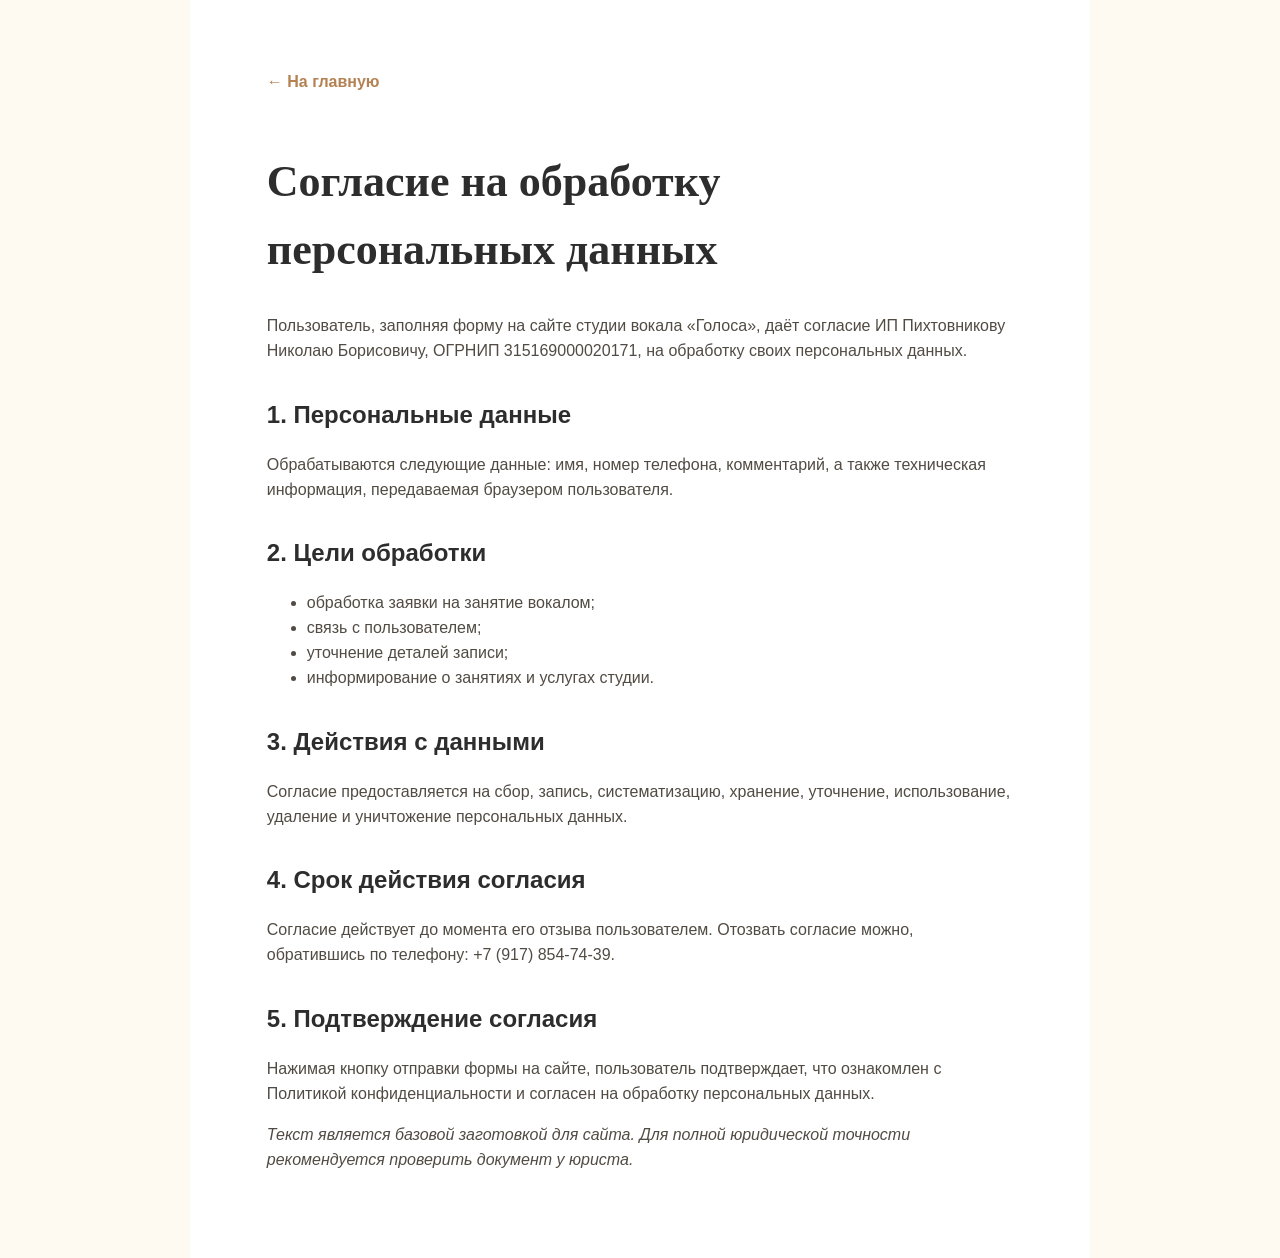
==== personal-data-consent.html @ c8e00eee "Add files via upload" ====
<!doctype html><html lang="ru"><head><meta charset="utf-8"><meta name="viewport" content="width=device-width, initial-scale=1"><title>Согласие на обработку персональных данных — Голоса</title><link rel="stylesheet" href="style.css"></head><body><main class="legal-page"><a class="back-link" href="index.html">← На главную</a><h1>Согласие на обработку персональных данных</h1><p>Пользователь, заполняя форму на сайте студии вокала «Голоса», даёт согласие ИП Пихтовникову Николаю Борисовичу, ОГРНИП 315169000020171, на обработку своих персональных данных.</p><h2>1. Персональные данные</h2><p>Обрабатываются следующие данные: имя, номер телефона, комментарий, а также техническая информация, передаваемая браузером пользователя.</p><h2>2. Цели обработки</h2><ul><li>обработка заявки на занятие вокалом;</li><li>связь с пользователем;</li><li>уточнение деталей записи;</li><li>информирование о занятиях и услугах студии.</li></ul><h2>3. Действия с данными</h2><p>Согласие предоставляется на сбор, запись, систематизацию, хранение, уточнение, использование, удаление и уничтожение персональных данных.</p><h2>4. Срок действия согласия</h2><p>Согласие действует до момента его отзыва пользователем. Отозвать согласие можно, обратившись по телефону: +7 (917) 854-74-39.</p><h2>5. Подтверждение согласия</h2><p>Нажимая кнопку отправки формы на сайте, пользователь подтверждает, что ознакомлен с Политикой конфиденциальности и согласен на обработку персональных данных.</p><p><em>Текст является базовой заготовкой для сайта. Для полной юридической точности рекомендуется проверить документ у юриста.</em></p></main></body></html>
---- style.css ----
:root{
  --cream:#FAF8F3; --paper:#fff; --ink:#2D2D2D; --muted:#6f685f; --gold:#E6A93A; --wood:#B48252; --line:#eadfce;
  --radius:28px; --shadow:0 20px 60px rgba(45,45,45,.10);
}
*{box-sizing:border-box} html{scroll-behavior:smooth} body{margin:0;font-family:Manrope,Arial,sans-serif;background:var(--cream);color:var(--ink);line-height:1.55} a{color:inherit;text-decoration:none} img{max-width:100%;display:block}.section-pad{padding:86px 6vw}.site-header{position:sticky;top:0;z-index:50;display:flex;align-items:center;justify-content:space-between;padding:14px 6vw;background:rgba(250,248,243,.88);backdrop-filter:blur(18px);border-bottom:1px solid rgba(234,223,206,.7)}.brand img{width:130px;height:58px;object-fit:contain;object-position:left center}.nav{display:flex;gap:26px;font-size:14px;font-weight:700}.nav a:hover{color:var(--gold)}.header-actions{display:flex;align-items:center;gap:14px}.phone{font-weight:800;white-space:nowrap}.btn{display:inline-flex;align-items:center;justify-content:center;border:1px solid var(--gold);background:var(--gold);color:#fff;padding:15px 24px;border-radius:999px;font-weight:800;box-shadow:0 10px 24px rgba(230,169,58,.25);transition:.25s}.btn:hover{transform:translateY(-2px);box-shadow:0 14px 30px rgba(230,169,58,.32)}.btn-outline{background:transparent;color:var(--ink);border-color:#d5c5ab;box-shadow:none}.btn-small{padding:11px 18px;font-size:14px}.burger{display:none;background:none;border:0;width:40px}.burger span{display:block;height:2px;background:var(--ink);margin:6px 0}.hero{min-height:760px;display:grid;grid-template-columns:minmax(0,1fr) minmax(420px,0.95fr);gap:58px;align-items:center;position:relative;overflow:hidden}.hero:before{content:"";position:absolute;left:-140px;top:120px;width:420px;height:420px;background:radial-gradient(circle,rgba(230,169,58,.14),transparent 65%);z-index:-1}.eyebrow{margin:0 0 12px;color:var(--wood);text-transform:uppercase;letter-spacing:.12em;font-size:13px;font-weight:900}.hero h1,.section h2,.lead h2,.contacts h2{font-family:'Playfair Display',serif;font-size:clamp(42px,6vw,86px);line-height:1.02;margin:0 0 22px}.hero-subtitle{font-size:clamp(24px,3vw,38px);font-weight:800;line-height:1.15;margin:0 0 18px}.hero-text{font-size:19px;color:var(--muted);max-width:640px}.hero-list{display:flex;gap:10px;flex-wrap:wrap;margin:28px 0}.hero-list span{background:#fff;border:1px solid var(--line);padding:10px 14px;border-radius:999px;font-weight:700;font-size:14px}.hero-buttons{display:flex;gap:14px;flex-wrap:wrap}.hero-media{position:relative;border-radius:42px;overflow:visible}.hero-media img{height:650px;width:100%;object-fit:cover;border-radius:42px;box-shadow:var(--shadow);object-position:center top}.floating-card{position:absolute;background:#fff;border:1px solid var(--line);border-radius:22px;padding:16px 18px;box-shadow:var(--shadow);min-width:150px}.floating-card strong{display:block;color:var(--gold);font-size:34px;line-height:1}.floating-card span{font-size:13px;font-weight:800}.card-one{right:-30px;top:90px}.card-two{left:-28px;bottom:85px}.stats{margin:-34px 6vw 0;background:#fff;border:1px solid var(--line);box-shadow:var(--shadow);border-radius:28px;display:grid;grid-template-columns:repeat(4,1fr);overflow:hidden;position:relative;z-index:2}.stats div{padding:30px;text-align:center;border-right:1px solid var(--line)}.stats div:last-child{border-right:0}.stats strong{display:block;color:var(--gold);font-size:46px;line-height:1;font-weight:900}.stats span{font-weight:700;color:var(--muted)}.section{position:relative}.section-alt{background:#fff}.section-head{max-width:850px;margin:0 auto 46px;text-align:center}.section-head h2{font-size:clamp(34px,4vw,58px)}.section-head p{font-size:18px;color:var(--muted)}.about-grid{display:grid;grid-template-columns:.82fr 1.18fr;gap:42px;align-items:center}.about-text{background:#fff;border:1px solid var(--line);border-radius:var(--radius);padding:34px;box-shadow:var(--shadow)}.about-text h3{font-size:28px;margin-top:0}.check-list{padding:0;margin:24px 0 0;list-style:none}.check-list li{padding:10px 0 10px 32px;position:relative}.check-list li:before{content:"✓";position:absolute;left:0;color:var(--gold);font-weight:900}.photo-collage{display:grid;grid-template-columns:1.15fr .85fr;gap:16px}.photo-collage img{height:245px;width:100%;object-fit:cover;border-radius:24px;box-shadow:var(--shadow)}.photo-collage .big{grid-row:span 2;height:506px}.method-grid{display:grid;grid-template-columns:repeat(3,1fr);gap:18px}.method-grid article,.price-grid article,.reviews-grid article,.result-card{background:#fff;border:1px solid var(--line);border-radius:24px;padding:26px;box-shadow:0 12px 34px rgba(45,45,45,.06)}.method-grid span{color:var(--gold);font-weight:900}.method-grid h3{font-size:22px;margin:10px 0}.method-grid p{color:var(--muted);margin:0}.audience-grid{display:grid;grid-template-columns:repeat(4,1fr);gap:18px}.aud-card{background:#fff;border:1px solid var(--line);border-radius:24px;overflow:hidden;box-shadow:0 12px 34px rgba(45,45,45,.07)}.aud-card img{height:310px;width:100%;object-fit:cover}.aud-card h3{font-size:21px;margin:20px 20px 8px}.aud-card p{color:var(--muted);margin:0 20px 22px}.teachers-grid{display:grid;grid-template-columns:repeat(2,1fr);gap:22px}.teacher-card{display:grid;grid-template-columns:190px 1fr;gap:24px;background:#fff;border:1px solid var(--line);border-radius:28px;padding:22px;box-shadow:var(--shadow);align-items:center}.teacher-card img{height:230px;width:190px;object-fit:cover;border-radius:22px}.tag{display:inline-block;background:rgba(230,169,58,.14);color:#9b6b0b;padding:7px 13px;border-radius:999px;font-weight:900;margin:0 0 10px}.teacher-card h3{font-size:25px;margin:0 0 10px}.teacher-card p{color:var(--muted)}.awards-strip{display:flex;gap:10px;flex-wrap:wrap;justify-content:center;margin-top:26px}.awards-strip span{background:var(--cream);border:1px solid var(--line);border-radius:999px;padding:12px 16px;font-weight:800}.results-layout{display:grid;grid-template-columns:repeat(3,1fr);gap:16px;margin-bottom:22px}.result-card strong{display:block;font-size:34px;color:var(--gold)}.gallery{display:grid;grid-template-columns:repeat(6,1fr);grid-auto-rows:210px;gap:14px}.gallery img{width:100%;height:100%;object-fit:cover;border-radius:22px;box-shadow:0 12px 30px rgba(45,45,45,.08)}.gallery img:nth-child(1){grid-column:span 2;grid-row:span 2}.gallery img:nth-child(4){grid-column:span 2}.gallery img:nth-child(6){grid-column:span 2}.reviews-grid{display:grid;grid-template-columns:repeat(4,1fr);gap:18px}.reviews-grid article{font-size:17px}.center{text-align:center;margin-top:26px}.price-grid{display:grid;grid-template-columns:repeat(4,1fr);gap:18px}.price-grid article h3{margin:0 0 16px;font-size:20px}.price-grid article strong{font-size:32px;color:var(--gold)}.price-grid article p{margin:8px 0 0;color:var(--muted)}.price-grid .accent{background:#2d2d2d;color:#fff}.price-grid .accent p{color:#eee}.lead{background:linear-gradient(120deg,#fff 0%,#fff 42%,#f4ead9 100%)}.lead-card{display:grid;grid-template-columns:1fr 460px;gap:42px;background:#fff;border:1px solid var(--line);border-radius:38px;padding:42px;box-shadow:var(--shadow)}.lead-card h2{font-size:clamp(34px,4vw,58px)}.contact-lines{display:flex;gap:12px;flex-wrap:wrap;margin-top:24px}.contact-lines a{background:var(--cream);border:1px solid var(--line);padding:12px 16px;border-radius:999px;font-weight:900}.lead-form{display:grid;gap:14px}.lead-form label{font-weight:800}.lead-form input,.lead-form textarea{width:100%;margin-top:7px;border:1px solid var(--line);border-radius:18px;padding:15px 16px;font:inherit;background:var(--cream)}.lead-form textarea{min-height:112px;resize:vertical}.form-note{font-size:12px;color:var(--muted);margin:0}.form-note a{text-decoration:underline}.contacts-grid{display:grid;grid-template-columns:1fr 1fr;gap:32px}.contacts-grid a{text-decoration:underline;text-underline-offset:4px}.map-placeholder{min-height:330px;border-radius:28px;background:linear-gradient(135deg,#fff,#f1e4cf);border:1px solid var(--line);display:grid;place-content:center;text-align:center;color:var(--muted)}.map-placeholder p{font-size:32px;color:var(--gold);font-weight:900;margin:0}.footer{background:#252525;color:#fff;padding:42px 6vw}.footer-inner{display:flex;justify-content:space-between;gap:24px}.footer p{color:#d9d9d9}.footer-links{display:flex;flex-direction:column;gap:10px}.footer-links a{text-decoration:underline}.cookie{position:fixed;left:20px;right:20px;bottom:20px;z-index:80;display:none;align-items:center;justify-content:space-between;gap:18px;max-width:760px;margin:auto;background:#fff;border:1px solid var(--line);box-shadow:var(--shadow);border-radius:22px;padding:16px 18px}.cookie.show{display:flex}.cookie p{margin:0;color:var(--muted)}.reveal{opacity:0;transform:translateY(18px);transition:.7s ease}.reveal.visible{opacity:1;transform:none}.legal-page{max-width:900px;margin:0 auto;padding:70px 6vw;background:#fff}.legal-page h1{font-family:'Playfair Display',serif;font-size:44px}.legal-page h2{margin-top:32px}.legal-page p,.legal-page li{color:#514b43}.back-link{display:inline-block;margin-bottom:24px;color:var(--wood);font-weight:900}
@media (max-width:1000px){.nav{display:none}.burger{display:block}.phone{display:none}.hero{grid-template-columns:1fr;min-height:auto}.hero-media img{height:520px}.stats,.method-grid,.audience-grid,.teachers-grid,.reviews-grid,.price-grid,.contacts-grid,.lead-card,.about-grid{grid-template-columns:1fr}.stats{margin:0 6vw}.stats div{border-right:0;border-bottom:1px solid var(--line)}.teacher-card{grid-template-columns:150px 1fr}.gallery{grid-template-columns:repeat(2,1fr);grid-auto-rows:220px}.gallery img:nth-child(n){grid-column:span 1;grid-row:span 1}.gallery img:nth-child(1){grid-column:span 2;grid-row:span 2}.price-grid{grid-template-columns:repeat(2,1fr)}}
@media (max-width:640px){.section-pad{padding:58px 20px}.site-header{padding:12px 20px}.brand img{width:105px;height:48px}.header-actions .btn-small{display:none}.hero h1{font-size:45px}.hero-subtitle{font-size:25px}.hero-media img{height:430px;border-radius:28px}.floating-card{position:static;margin-top:12px;display:inline-block}.stats{margin:0 20px}.photo-collage{grid-template-columns:1fr}.photo-collage .big,.photo-collage img{height:260px}.aud-card img{height:270px}.teacher-card{grid-template-columns:1fr}.teacher-card img{width:100%;height:320px}.results-layout,.price-grid{grid-template-columns:1fr}.gallery{grid-template-columns:1fr}.gallery img:nth-child(1){grid-column:span 1;grid-row:span 1}.lead-card{padding:24px}.footer-inner{flex-direction:column}.cookie{flex-direction:column;align-items:flex-start}}

/* ===== Warm stage redesign for hero (version 2) ===== */
body{background:linear-gradient(180deg,#fffaf1 0%,#FAF8F3 42%,#fff 100%)}
.site-header{padding:16px 6vw;background:rgba(255,250,241,.76);border-bottom:0;box-shadow:0 8px 30px rgba(92,64,24,.06)}
.brand img{width:176px;height:92px;object-fit:contain}
.nav{gap:30px;font-size:15px}.phone{font-size:18px}.btn-small{padding:13px 24px;background:linear-gradient(135deg,#f5b012,#d99100);border:0}.hero.section-pad{padding-top:84px;padding-bottom:34px}
.hero{min-height:720px;grid-template-columns:minmax(460px,.92fr) minmax(500px,1.08fr);gap:22px;background:radial-gradient(circle at 70% 16%,rgba(255,194,88,.34),transparent 20%),radial-gradient(circle at 88% 28%,rgba(255,207,112,.24),transparent 16%),linear-gradient(100deg,#fff9ed 0%,#fff9ed 41%,rgba(255,231,181,.58) 67%,rgba(255,245,220,.15) 100%);border-bottom-left-radius:50% 5%;border-bottom-right-radius:50% 5%}
.hero:before{left:0;top:auto;bottom:30px;width:56vw;height:260px;background:radial-gradient(ellipse at left,rgba(244,177,25,.26),transparent 68%);filter:blur(8px);z-index:0}.hero:after{content:"";position:absolute;left:0;right:0;bottom:0;height:155px;background:linear-gradient(165deg,transparent 0%,transparent 50%,rgba(255,255,255,.92) 51%,#fff 100%);pointer-events:none;z-index:1}.hero-copy{position:relative;z-index:4;max-width:690px}.hero .eyebrow{color:#d99100;font-size:14px;letter-spacing:.1em;margin-bottom:18px}.hero h1{font-family:Manrope,Arial,sans-serif;font-size:clamp(54px,7.1vw,112px);line-height:.96;font-weight:900;letter-spacing:-.06em;margin-bottom:18px}.hero h1 span{display:block;color:#e0a01b;font-size:1.08em;text-shadow:0 2px 0 rgba(255,255,255,.9)}.hero-subtitle{font-family:'Marck Script','Comic Sans MS',cursive;font-size:clamp(36px,4.7vw,70px);font-weight:400;line-height:.95;color:#151515;margin:8px 0 28px;transform:rotate(-2deg)}.hero-subtitle:after{content:"";display:block;width:280px;height:14px;margin:0 0 0 185px;background:linear-gradient(90deg,transparent,#e6a93a 22%,#e6a93a 75%,transparent);border-radius:999px;transform:rotate(-2deg)}.hero-text{font-size:22px;line-height:1.52;color:#2d2d2d;max-width:560px}.hero-buttons{align-items:center;margin-top:34px}.hero-buttons .btn:first-child{font-size:19px;padding:19px 34px;background:linear-gradient(135deg,#f5b012,#d99200);border:0;box-shadow:0 18px 36px rgba(230,169,58,.30)}.video-link{font-weight:800;color:#4b4135;display:inline-flex;align-items:center;gap:8px;padding:16px 18px}.hero-media{position:relative;z-index:3;align-self:stretch;min-height:660px;border-radius:0;overflow:visible}.hero-media:before{content:"";position:absolute;inset:-40px -7vw -10px -20px;background:radial-gradient(circle at 38% 20%,rgba(255,187,64,.65),transparent 8%),radial-gradient(circle at 72% 25%,rgba(255,217,128,.55),transparent 9%),linear-gradient(90deg,rgba(255,250,241,.1),rgba(28,17,7,.08));filter:blur(0);z-index:1;pointer-events:none}.hero-media:after{content:"";position:absolute;left:-10%;right:-7vw;bottom:-4px;height:190px;background:linear-gradient(174deg,transparent 0%,transparent 47%,rgba(255,255,255,.86) 48%,#fff 100%);z-index:3;pointer-events:none}.hero-media img{position:absolute;right:-6vw;bottom:0;width:min(780px,58vw);height:690px;object-fit:cover;object-position:center top;border-radius:0;box-shadow:none;filter:saturate(1.08) contrast(1.02);z-index:2;mask-image:linear-gradient(90deg,transparent 0%,#000 13%,#000 100%);-webkit-mask-image:linear-gradient(90deg,transparent 0%,#000 13%,#000 100%)}.floating-card{z-index:5;border-radius:50%;width:180px;height:180px;display:flex;flex-direction:column;align-items:center;justify-content:center;text-align:center;border:3px solid rgba(230,169,58,.55);background:rgba(255,255,255,.92);backdrop-filter:blur(10px);box-shadow:0 18px 50px rgba(111,75,20,.14)}.floating-card strong{font-size:46px}.floating-card span{max-width:120px;font-size:14px}.card-one{right:2vw;top:110px}.card-two{right:0;left:auto;bottom:200px;width:138px;height:138px}.stats{margin:-18px 6vw 24px;z-index:6;border-radius:34px;background:rgba(255,255,255,.92);backdrop-filter:blur(12px);box-shadow:0 20px 60px rgba(113,79,27,.13)}.stats div{display:grid;grid-template-columns:auto auto;grid-template-rows:auto auto;column-gap:14px;align-items:center;text-align:left;padding:28px 34px}.stats em{grid-row:1/3;width:56px;height:56px;border-radius:50%;background:rgba(230,169,58,.16);display:grid;place-items:center;font-size:28px;font-style:normal}.stats strong{font-size:42px}.stats span{grid-column:2;color:#3e382f;line-height:1.22}.section-head h2,.lead-card h2,.contacts h2{letter-spacing:-.03em}.section-head h2{color:#242424}.section-alt{background:linear-gradient(180deg,#fff 0%,#fffaf2 100%)}.about-text,.method-grid article,.aud-card,.teacher-card,.reviews-grid article,.price-grid article,.result-card,.lead-card{border-color:rgba(230,169,58,.16);box-shadow:0 16px 50px rgba(82,54,18,.08)}
@media (max-width:1000px){.brand img{width:145px;height:70px}.hero{grid-template-columns:1fr;gap:10px}.hero-media{min-height:520px}.hero-media img{position:relative;right:auto;width:100%;height:560px;border-radius:36px;mask-image:none;-webkit-mask-image:none}.card-one{right:20px;top:40px}.card-two{right:20px;bottom:45px}.stats div{text-align:center;grid-template-columns:1fr}.stats em{grid-row:auto;margin:0 auto 6px}.stats span{grid-column:auto}.hero-subtitle:after{margin-left:60px}}
@media (max-width:640px){.brand img{width:118px;height:62px}.hero.section-pad{padding-top:46px}.hero h1{font-size:54px}.hero-subtitle{font-size:40px}.hero-text{font-size:17px}.hero-media{min-height:auto}.hero-media img{height:430px}.floating-card{width:auto;height:auto;border-radius:18px;padding:14px 16px}.card-one,.card-two{position:absolute}.card-one{top:18px;right:14px}.card-two{bottom:20px;right:14px}.hero-subtitle:after{width:190px;margin-left:45px}.video-link{width:100%;justify-content:center}.stats{margin:0 20px 20px}.stats div{padding:22px}}


/* ===== V3: closer to approved golden hero with generated girl ===== */
html{scroll-padding-top:118px}
body{background:#fffaf1;overflow-x:hidden}
.site-header{
  position:sticky;top:0;z-index:100;
  height:112px;padding:14px 5.5vw;
  background:rgba(255,250,241,.88);
  backdrop-filter:blur(14px);
  box-shadow:0 10px 34px rgba(116,75,15,.07);
}
.brand img{width:178px!important;height:92px!important;object-fit:contain;object-position:left center;mix-blend-mode:multiply}
.nav{gap:31px;font-size:16px;font-weight:800}
.phone{font-size:19px;font-weight:900}.btn-small{font-size:16px;padding:15px 28px;background:linear-gradient(135deg,#f5b012,#e09a00);box-shadow:0 13px 28px rgba(224,154,0,.25)}
.hero.section-pad{padding:42px 5.5vw 0!important}
.hero{
  min-height:760px!important;
  grid-template-columns:48% 52%!important;
  gap:0!important;
  align-items:center;
  background:
    radial-gradient(circle at 72% 12%,rgba(255,215,132,.62),transparent 10%),
    radial-gradient(circle at 92% 24%,rgba(255,198,91,.38),transparent 15%),
    radial-gradient(ellipse at 10% 80%,rgba(246,184,39,.22),transparent 36%),
    linear-gradient(100deg,#fffaf1 0%,#fffaf1 45%,#fff0d6 64%,#fff7ec 100%)!important;
  border-radius:0!important;
  overflow:hidden;
}
.hero:before{
  content:"♫";position:absolute;left:28px;bottom:250px;top:auto;width:auto;height:auto;
  background:none!important;filter:none!important;z-index:1;
  color:rgba(230,169,58,.42);font-size:86px;font-weight:300;line-height:1;
}
.hero:after{
  content:"";position:absolute;left:-7vw;right:-7vw;bottom:-1px;height:210px;
  background:
    radial-gradient(ellipse at 19% 40%,rgba(245,176,18,.42),transparent 42%),
    linear-gradient(172deg,transparent 0%,transparent 46%,rgba(255,255,255,.86) 47%,#fff 76%);
  z-index:4;pointer-events:none;
}
.hero-copy{max-width:690px;position:relative;z-index:6;padding-bottom:74px}
.hero .eyebrow{display:none}
.hero h1{
  font-family:Manrope,Arial,sans-serif!important;
  font-size:clamp(64px,7vw,116px)!important;
  line-height:.92!important;font-weight:900!important;
  letter-spacing:-.062em!important;margin:0 0 20px!important;
  color:#242424;
}
.hero h1 span{display:block;color:#e7a714!important;font-size:1.09em!important;text-shadow:0 2px 0 rgba(255,255,255,.9)}
.hero-subtitle{
  font-family:'Marck Script','Segoe Script','Comic Sans MS',cursive!important;
  font-size:clamp(42px,4.8vw,70px)!important;
  line-height:.92!important;color:#111!important;
  transform:rotate(-2deg);margin:10px 0 28px!important;
  letter-spacing:.01em;font-weight:400!important;
}
.hero-subtitle:after{width:270px;height:13px;margin-left:225px;margin-top:-3px;background:linear-gradient(90deg,transparent,#e6a93a 28%,#e6a93a 70%,transparent)!important}
.hero-text{font-size:23px!important;line-height:1.42!important;max-width:540px;color:#222!important;margin-bottom:0!important}
.hero-list{display:none!important}
.hero-buttons{margin-top:34px!important;gap:24px!important;align-items:center!important}.hero-buttons .btn:first-child{font-size:22px!important;padding:20px 28px 20px 36px!important;background:linear-gradient(135deg,#f8b512,#e79c00)!important;border:0!important;border-radius:999px!important;box-shadow:0 18px 40px rgba(231,156,0,.28)!important}.btn-arrow{display:inline-grid;place-items:center;width:48px;height:48px;margin-left:18px;border-radius:50%;background:#fff;color:#d99000;font-size:34px;line-height:1}.video-link{display:none!important}
.hero-media{min-height:760px!important;position:relative;z-index:5;align-self:stretch;overflow:visible!important;border-radius:0!important}
.hero-media:before{content:"";position:absolute;inset:0 -7vw 0 -35px;background:radial-gradient(circle at 40% 22%,rgba(255,207,111,.80),transparent 9%),radial-gradient(circle at 84% 19%,rgba(255,224,154,.70),transparent 11%),linear-gradient(90deg,rgba(255,250,241,.90) 0%,rgba(255,250,241,.28) 17%,rgba(255,248,236,.02) 35%);z-index:2;pointer-events:none}
.hero-media:after{content:"";position:absolute;inset:auto -7vw 0 -70px;height:160px;background:linear-gradient(171deg,transparent 0%,transparent 48%,rgba(255,255,255,.9) 49%,#fff 100%);z-index:6;pointer-events:none}
.hero-media img{
  position:absolute!important;right:-6vw!important;bottom:0!important;
  width:min(880px,62vw)!important;height:760px!important;
  object-fit:cover!important;object-position:center center!important;
  border-radius:0!important;box-shadow:none!important;
  filter:saturate(1.06) contrast(1.02) brightness(1.02);
  mask-image:linear-gradient(90deg,transparent 0%,#000 15%,#000 100%)!important;
  -webkit-mask-image:linear-gradient(90deg,transparent 0%,#000 15%,#000 100%)!important;
  z-index:1!important;
}
.floating-card{z-index:9!important;background:rgba(255,255,255,.94)!important;border:3px solid rgba(230,169,58,.55)!important;border-radius:50%!important;width:176px!important;height:176px!important;min-width:0!important;padding:0!important;display:flex!important;align-items:center!important;justify-content:center!important;text-align:center!important;box-shadow:0 20px 50px rgba(121,78,18,.16)!important}.floating-card strong{font-size:48px!important;color:#e3a01a!important}.floating-card span{font-size:14px!important;color:#252525!important;max-width:120px!important}.card-one{right:1.6vw!important;top:112px!important}.card-two{display:none!important}
.stats{margin:-36px 7vw 36px!important;z-index:20!important;border-radius:28px!important;background:rgba(255,255,255,.94)!important;box-shadow:0 18px 50px rgba(113,79,27,.11)!important;backdrop-filter:blur(10px)!important}.stats div{padding:28px 30px!important;text-align:left!important;border-color:rgba(230,169,58,.20)!important}.stats strong{font-size:40px!important;color:#e0a01b!important}.stats span{color:#2d2d2d!important;font-weight:800!important;line-height:1.25!important}
@media (max-width:1000px){.site-header{height:86px}.brand img{width:130px!important;height:68px!important}.hero{grid-template-columns:1fr!important;min-height:auto!important}.hero-copy{padding-bottom:20px}.hero-media{min-height:560px!important}.hero-media img{position:relative!important;right:auto!important;width:100%!important;height:560px!important;mask-image:none!important;-webkit-mask-image:none!important;border-radius:34px!important}.hero-media:before,.hero-media:after{display:none!important}.floating-card{width:130px!important;height:130px!important}.card-one{right:18px!important;top:22px!important}.hero:after{display:none!important}.stats{margin:20px 5vw!important}.stats div{text-align:center!important}}
@media (max-width:640px){.site-header{height:74px}.brand img{width:96px!important;height:54px!important}.hero.section-pad{padding:30px 20px 0!important}.hero h1{font-size:50px!important}.hero-subtitle{font-size:38px!important}.hero-subtitle:after{width:170px;margin-left:65px}.hero-text{font-size:17px!important}.hero-buttons .btn:first-child{font-size:17px!important;padding:15px 20px!important}.btn-arrow{width:36px;height:36px;font-size:24px}.hero-media{min-height:420px!important}.hero-media img{height:420px!important}.floating-card{width:104px!important;height:104px!important}.floating-card strong{font-size:30px!important}.floating-card span{font-size:11px!important}.stats{grid-template-columns:1fr!important}}

/* ===== FINAL FIXES: first screen, real photo framing, lessons carousel ===== */
.site-header .brand img{
  width:210px!important;
  height:108px!important;
}
.hero-copy{
  max-width:610px!important;
}
.hero h1{
  font-size:clamp(58px,6.4vw,104px)!important;
  margin-bottom:12px!important;
}
.hero-subtitle{
  font-size:clamp(38px,4.2vw,60px)!important;
  margin-bottom:20px!important;
}
.hero-text{
  font-size:21px!important;
  line-height:1.38!important;
  max-width:500px!important;
}
.hero-media img{
  width:min(980px,66vw)!important;
  height:790px!important;
  right:-8vw!important;
  object-position:center center!important;
}
.hero-media:before{
  background:
    radial-gradient(circle at 44% 24%,rgba(255,217,136,.82),transparent 10%),
    radial-gradient(circle at 83% 18%,rgba(255,231,174,.70),transparent 11%),
    radial-gradient(ellipse at 55% 48%,rgba(237,169,35,.22),transparent 46%),
    linear-gradient(90deg,rgba(255,250,241,.92) 0%,rgba(255,250,241,.28) 16%,rgba(255,248,236,.02) 36%)!important;
}
.card-one{
  right:3vw!important;
  top:110px!important;
}
.stats{
  display:none!important;
}
.photo-collage img,
.gallery img,
.aud-card img{
  object-fit:contain!important;
  object-position:center center!important;
  background:#fffaf1;
}
.photo-collage .big{background:#fffaf1!important;}
.aud-card img{height:330px!important;padding:0!important;}
.gallery{grid-auto-rows:250px!important;}
.gallery img{padding:0!important;background:#fffaf1;}
.gallery-results img:nth-child(1){grid-column:span 2;grid-row:span 2;}
.gallery-results img:nth-child(4){grid-column:span 2;}
.gallery-results img:nth-child(8){grid-column:span 2;}

.lesson-carousel{
  position:relative;
  margin:0 auto;
  max-width:1500px;
}
.carousel-track{
  display:grid;
  grid-auto-flow:column;
  grid-auto-columns:minmax(260px, 1fr);
  gap:18px;
  overflow-x:auto;
  scroll-snap-type:x mandatory;
  scroll-behavior:smooth;
  padding:8px 6px 22px;
  scrollbar-width:none;
}
.carousel-track::-webkit-scrollbar{display:none;}
.carousel-track figure{
  margin:0;
  height:410px;
  min-width:0;
  border-radius:24px;
  overflow:hidden;
  background:#fff;
  border:1px solid rgba(230,169,58,.16);
  box-shadow:0 16px 44px rgba(82,54,18,.08);
  scroll-snap-align:center;
  display:flex;
  align-items:center;
  justify-content:center;
}
.carousel-track img{
  width:100%;
  height:100%;
  object-fit:contain;
  object-position:center center;
  background:#fffaf1;
}
.carousel-btn{
  position:absolute;
  top:50%;
  transform:translateY(-50%);
  z-index:5;
  width:54px;
  height:54px;
  border-radius:50%;
  border:1px solid rgba(230,169,58,.22);
  background:rgba(255,255,255,.94);
  box-shadow:0 12px 34px rgba(82,54,18,.12);
  color:#2d2d2d;
  font-size:42px;
  line-height:1;
  cursor:pointer;
}
.carousel-prev{left:-18px;}
.carousel-next{right:-18px;}
.lesson-points{
  margin:42px auto 0;
  max-width:1080px;
  display:grid;
  grid-template-columns:repeat(3,1fr);
  gap:22px;
}
.lesson-points article{
  display:grid;
  grid-template-columns:76px 1fr;
  column-gap:18px;
  align-items:center;
  background:transparent;
}
.lesson-points span{
  grid-row:span 2;
  width:76px;
  height:76px;
  border-radius:50%;
  border:1px solid rgba(230,169,58,.55);
  color:#e0a01b;
  display:grid;
  place-items:center;
  font-size:34px;
  background:rgba(255,255,255,.6);
}
.lesson-points strong{font-size:18px;}
.lesson-points p{margin:4px 0 0;color:var(--muted);}
@media (min-width:1200px){
  .carousel-track{grid-auto-columns:calc((100% - 72px)/5);}
}
@media (max-width:1000px){
  .site-header .brand img{width:145px!important;height:74px!important;}
  .hero-media img{height:560px!important;right:auto!important;width:100%!important;}
  .carousel-track{grid-auto-columns:42%;}
  .lesson-points{grid-template-columns:1fr;}
  .photo-collage .big{height:420px!important;}
}
@media (max-width:640px){
  .site-header .brand img{width:116px!important;height:58px!important;}
  .hero-media img{height:430px!important;}
  .carousel-track{grid-auto-columns:82%;}
  .carousel-track figure{height:390px;}
  .carousel-prev{left:4px;}.carousel-next{right:4px;}
  .gallery{grid-template-columns:1fr!important;grid-auto-rows:auto!important;}
  .gallery img,.gallery-results img:nth-child(n){grid-column:auto!important;grid-row:auto!important;height:360px!important;}
}


/* ===== V5 FIXES AFTER REVIEW ===== */
/* Hero: leave only badge that is inside image, show Yandex rating lower */
.card-one{display:none!important;}
.card-two{
  display:flex!important;
  left:auto!important;
  right:34vw!important;
  bottom:56px!important;
  width:150px!important;
  height:150px!important;
  z-index:10!important;
}
.card-two strong{font-size:42px!important;}
.card-two span{max-width:110px!important;}
.hero-media{
  overflow:hidden!important;
}
.hero-media:before{
  background:
    radial-gradient(circle at 44% 24%,rgba(255,217,136,.82),transparent 10%),
    radial-gradient(circle at 83% 18%,rgba(255,231,174,.70),transparent 11%),
    radial-gradient(ellipse at 58% 46%,rgba(237,169,35,.23),transparent 45%),
    linear-gradient(90deg,rgba(255,250,241,1) 0%,rgba(255,250,241,.72) 9%,rgba(255,250,241,.20) 24%,rgba(255,248,236,0) 43%)!important;
}
.hero-media img{
  -webkit-mask-image:linear-gradient(90deg,transparent 0%,rgba(0,0,0,.20) 7%,#000 19%,#000 100%)!important;
  mask-image:linear-gradient(90deg,transparent 0%,rgba(0,0,0,.20) 7%,#000 19%,#000 100%)!important;
}
.hero-media:after{
  height:210px!important;
  background:linear-gradient(170deg,transparent 0%,transparent 43%,rgba(255,255,255,.94) 51%,#fff 100%)!important;
}

/* Global photo rule: no beige/white inner fields in cards and galleries */
.photo-collage img,
.gallery img,
.aud-card img,
.carousel-track img,
.teacher-card img{
  object-fit:cover!important;
  width:100%!important;
  height:100%!important;
  background:transparent!important;
}
.photo-collage img,
.gallery img,
.aud-card img,
.carousel-track figure{
  padding:0!important;
}
.photo-collage img{object-position:center center!important;}
.photo-collage .big{object-position:center center!important;background:transparent!important;}
.aud-card img{height:330px!important;}
.aud-card:nth-child(1) img{object-position:center 38%!important;}
.aud-card:nth-child(2) img{object-position:center 28%!important;}
.aud-card:nth-child(3) img{object-position:center 22%!important;}
.aud-card:nth-child(4) img{object-position:center 28%!important;}
.gallery img{object-position:center center!important;}
.gallery img:nth-child(1){object-position:center 30%!important;}
.gallery img:nth-child(2){object-position:center 24%!important;}
.gallery img:nth-child(3){object-position:center 28%!important;}
.gallery img:nth-child(6){object-position:center 30%!important;}

/* Lessons carousel: simplified, before prices, only photos */
#lessons .section-head{margin-bottom:28px!important;}
#lessons .section-head h2{margin-bottom:12px!important;}
.lesson-points{display:none!important;}
.carousel-track figure{
  background:transparent!important;
  align-items:stretch!important;
  justify-content:stretch!important;
}
.carousel-track img{
  object-fit:cover!important;
  object-position:center 28%!important;
}
.carousel-track figure:nth-child(1) img{object-position:center 26%!important;}
.carousel-track figure:nth-child(2) img{object-position:center 32%!important;}
.carousel-track figure:nth-child(3) img{object-position:center 24%!important;}
.carousel-track figure:nth-child(4) img{object-position:center 36%!important;}
.carousel-track figure:nth-child(5) img{object-position:center 38%!important;}
.carousel-track figure:nth-child(6) img{object-position:center 25%!important;}
.carousel-track figure:nth-child(7) img{object-position:center 30%!important;}
.carousel-track figure:nth-child(8) img{object-position:center 24%!important;}
.carousel-track figure:nth-child(9) img{object-position:center 36%!important;}
.carousel-track figure:nth-child(10) img{object-position:center 24%!important;}
@media (max-width:1000px){
  .card-two{right:24px!important;bottom:34px!important;width:128px!important;height:128px!important;}
}
@media (max-width:640px){
  .card-two{display:none!important;}
}

/* ===== V6 FINAL CLEANUP ===== */
.hero.section-pad{
  grid-template-columns:minmax(420px,.92fr) minmax(520px,1.08fr)!important;
  gap:36px!important;
  min-height:720px!important;
  padding-top:52px!important;
  padding-bottom:36px!important;
  overflow:hidden!important;
}
.hero-copy{z-index:3!important;}
.hero h1 span{color:#e6a100!important;}
.hero-art-wrap{
  min-height:auto!important;
  align-self:center!important;
  overflow:visible!important;
  border-radius:0!important;
  display:flex!important;
  align-items:center!important;
  justify-content:center!important;
}
.hero-art-wrap:before,.hero-art-wrap:after{display:none!important;}
.hero-art-wrap .hero-art{
  position:relative!important;
  right:auto!important;
  bottom:auto!important;
  width:100%!important;
  max-width:980px!important;
  height:auto!important;
  max-height:none!important;
  object-fit:contain!important;
  object-position:center!important;
  border-radius:0!important;
  box-shadow:none!important;
  mask-image:none!important;
  -webkit-mask-image:none!important;
  background:transparent!important;
}
.floating-card{display:none!important;}
.hero-media{background:transparent!important;}
.hero-list span{background:rgba(255,255,255,.72)!important;}
.hero-buttons .btn:first-child{background:linear-gradient(135deg,#f8b512,#e69b00)!important;}

.about-grid{
  grid-template-columns:.72fr 1.28fr!important;
  align-items:center!important;
}
.about-text{padding:42px!important;}
.about-text p{font-size:18px!important;color:#5f5a52!important;}
.check-list{display:none!important;}
.photo-collage-v6{
  display:grid!important;
  grid-template-columns:1.2fr .8fr .8fr!important;
  grid-template-rows:250px 250px!important;
  gap:16px!important;
}
.photo-collage-v6 img{
  width:100%!important;
  height:100%!important;
  object-fit:cover!important;
  border-radius:24px!important;
  box-shadow:0 14px 34px rgba(45,45,45,.08)!important;
  background:transparent!important;
}
.photo-collage-v6 .big{
  grid-column:1 / 2!important;
  grid-row:1 / 3!important;
  height:100%!important;
  object-position:center center!important;
}
.photo-collage-v6 img:nth-child(2){grid-column:2/3!important;grid-row:1/2!important;object-position:center center!important;}
.photo-collage-v6 img:nth-child(3){grid-column:2/3!important;grid-row:2/3!important;object-position:center center!important;}
.photo-collage-v6 img:nth-child(4){grid-column:3/4!important;grid-row:1/3!important;object-position:center center!important;}

/* No inner empty fields around photos anywhere */
.photo-collage img,
.gallery img,
.aud-card img,
.carousel-track img,
.teacher-card img{
  object-fit:cover!important;
  background:transparent!important;
  padding:0!important;
}
.gallery-results img{object-fit:cover!important;}
.gallery-results img:nth-child(1){object-position:center 34%!important;}
.gallery-results img:nth-child(2){object-position:center 35%!important;}
.gallery-results img:nth-child(3){object-position:center 30%!important;}
.gallery-results img:nth-child(4){object-position:center 35%!important;}
.gallery-results img:nth-child(5){object-position:center 28%!important;}
.gallery-results img:nth-child(6){object-position:center 34%!important;}
.gallery-results img:nth-child(7){object-position:center 30%!important;}
.gallery-results img:nth-child(8){object-position:center 35%!important;}

#lessons{
  background:#fff!important;
}
#lessons .section-head h2:before{content:none!important;}
#lessons .section-head{margin-bottom:28px!important;}
#lessons .section-head h2{font-size:clamp(34px,4vw,58px)!important;}
.lesson-points{display:none!important;}
.carousel-track{padding:8px 6px 20px!important;}
.carousel-track figure{
  height:430px!important;
  border:0!important;
  background:transparent!important;
  box-shadow:0 16px 38px rgba(45,45,45,.08)!important;
  border-radius:24px!important;
}
.carousel-track img{
  object-fit:cover!important;
  border-radius:24px!important;
}
.carousel-track figure:nth-child(1) img{object-position:center 28%!important;}
.carousel-track figure:nth-child(2) img{object-position:center 30%!important;}
.carousel-track figure:nth-child(3) img{object-position:center 34%!important;}
.carousel-track figure:nth-child(4) img{object-position:center 32%!important;}
.carousel-track figure:nth-child(5) img{object-position:center 32%!important;}
.carousel-track figure:nth-child(6) img{object-position:center 28%!important;}
.carousel-track figure:nth-child(7) img{object-position:center 28%!important;}
.carousel-track figure:nth-child(8) img{object-position:center 30%!important;}
.carousel-track figure:nth-child(9) img{object-position:center 28%!important;}
.carousel-track figure:nth-child(10) img{object-position:center 28%!important;}

/* updated figures */
.results-layout .result-card:first-child strong::after{content:'';}

@media (max-width:1000px){
  .hero.section-pad{grid-template-columns:1fr!important;padding-top:36px!important;}
  .hero-art-wrap .hero-art{max-width:100%!important;}
  .about-grid{grid-template-columns:1fr!important;}
  .photo-collage-v6{grid-template-columns:1fr 1fr!important;grid-template-rows:360px 230px 230px!important;}
  .photo-collage-v6 .big{grid-column:1/3!important;grid-row:1/2!important;}
  .photo-collage-v6 img:nth-child(2){grid-column:1/2!important;grid-row:2/3!important;}
  .photo-collage-v6 img:nth-child(3){grid-column:2/3!important;grid-row:2/3!important;}
  .photo-collage-v6 img:nth-child(4){grid-column:1/3!important;grid-row:3/4!important;}
}
@media (max-width:640px){
  .photo-collage-v6{grid-template-columns:1fr!important;grid-template-rows:auto!important;}
  .photo-collage-v6 .big,.photo-collage-v6 img:nth-child(n){grid-column:auto!important;grid-row:auto!important;height:300px!important;}
  .hero h1{font-size:46px!important;}
}

/* ===== V7 final fixes: real hero photo, clean studio block, extra results ===== */
.hero.section-pad{
  grid-template-columns:minmax(0,.96fr) minmax(460px,1.04fr)!important;
  gap:48px!important;
  align-items:center!important;
  padding-top:56px!important;
  min-height:720px!important;
}
.hero-copy{padding-bottom:32px!important;max-width:720px!important;}
.hero h1{font-family:'Playfair Display',serif!important;font-size:clamp(54px,6vw,92px)!important;line-height:.98!important;letter-spacing:-.035em!important;margin-bottom:24px!important;}
.hero h1 span{display:block!important;color:#e6a100!important;}
.hero-subtitle{font-family:Manrope,Arial,sans-serif!important;font-size:clamp(29px,3vw,46px)!important;font-weight:900!important;line-height:1.12!important;margin-bottom:22px!important;}
.hero-subtitle:after{content:"";display:block;width:240px;height:10px;margin:12px 0 0 190px;background:linear-gradient(90deg,transparent,#e6a93a 25%,#e6a93a 70%,transparent)!important;border-radius:50px;}
.hero-text{font-size:21px!important;line-height:1.55!important;max-width:630px!important;color:#4f4a43!important;}
.hero-real-wrap{
  min-height:650px!important;
  position:relative!important;
  overflow:visible!important;
  border-radius:0!important;
  display:flex!important;
  align-items:flex-end!important;
  justify-content:center!important;
  background:radial-gradient(circle at 66% 18%,rgba(246,188,61,.20),transparent 24%),radial-gradient(circle at 40% 68%,rgba(246,188,61,.12),transparent 34%)!important;
}
.hero-real-wrap:before{
  content:""!important;position:absolute!important;inset:-42px -26px 26px 42px!important;
  background:linear-gradient(90deg,rgba(255,250,241,.92),rgba(255,250,241,.45) 19%,rgba(255,250,241,0) 40%)!important;
  z-index:2!important;pointer-events:none!important;border-radius:42px!important;
}
.hero-real-wrap:after{display:none!important;}
.hero-photo-real{
  position:relative!important;right:auto!important;bottom:auto!important;z-index:1!important;
  width:min(620px,100%)!important;height:650px!important;object-fit:cover!important;object-position:center 16%!important;
  border-radius:42px!important;box-shadow:0 26px 70px rgba(45,35,24,.18)!important;filter:saturate(1.04) contrast(1.02)!important;
  mask-image:none!important;-webkit-mask-image:none!important;
}
.hero-real-wrap .floating-card{z-index:6!important;position:absolute!important;background:rgba(255,255,255,.94)!important;backdrop-filter:blur(10px)!important;border:2px solid rgba(230,169,58,.55)!important;box-shadow:0 18px 48px rgba(90,62,17,.18)!important;color:#242424!important;}
.hero-real-wrap .floating-card strong{color:#e6a100!important;font-size:44px!important;line-height:1!important;}
.hero-real-wrap .floating-card span{font-size:13px!important;line-height:1.2!important;color:#1f1f1f!important;font-weight:900!important;}
.hero-real-wrap .card-one{top:78px!important;right:4px!important;left:auto!important;width:162px!important;height:162px!important;border-radius:50%!important;}
.hero-real-wrap .card-two{right:38px!important;bottom:86px!important;left:auto!important;top:auto!important;width:136px!important;height:136px!important;border-radius:50%!important;}
.hero-real-wrap .card-two strong{font-size:36px!important;}

.photo-collage-v6{
  grid-template-columns:1.35fr .85fr!important;
  grid-template-rows:1fr 1fr!important;
  gap:18px!important;
}
.photo-collage-v6 .big{grid-column:1/2!important;grid-row:1/3!important;height:542px!important;object-fit:cover!important;object-position:center center!important;}
.photo-collage-v6 img:nth-child(2){grid-column:2/3!important;grid-row:1/2!important;height:262px!important;}
.photo-collage-v6 img:nth-child(3){grid-column:2/3!important;grid-row:2/3!important;height:262px!important;}
.photo-collage-v6 img:nth-child(n+4){display:none!important;}

.gallery-results img:nth-child(9){grid-column:span 2;object-position:center 34%!important;}

@media (max-width:1000px){
  .hero.section-pad{grid-template-columns:1fr!important;min-height:auto!important;}
  .hero-real-wrap{min-height:auto!important;background:transparent!important;}
  .hero-real-wrap:before{display:none!important;}
  .hero-photo-real{width:100%!important;height:560px!important;border-radius:34px!important;}
  .hero-real-wrap .card-one{right:20px!important;top:24px!important;width:128px!important;height:128px!important;}
  .hero-real-wrap .card-two{right:24px!important;bottom:26px!important;width:112px!important;height:112px!important;}
  .hero-real-wrap .floating-card strong{font-size:32px!important;}
  .hero-real-wrap .floating-card span{font-size:11px!important;}
  .photo-collage-v6{grid-template-columns:1fr 1fr!important;}
  .photo-collage-v6 .big{grid-column:1/3!important;height:430px!important;}
  .photo-collage-v6 img:nth-child(2),.photo-collage-v6 img:nth-child(3){height:260px!important;}
}
@media (max-width:640px){
  .hero h1{font-size:50px!important;}
  .hero-subtitle{font-size:34px!important;}
  .hero-subtitle:after{margin-left:60px!important;width:170px!important;}
  .hero-photo-real{height:440px!important;}
  .photo-collage-v6{grid-template-columns:1fr!important;}
  .photo-collage-v6 .big,.photo-collage-v6 img:nth-child(2),.photo-collage-v6 img:nth-child(3){grid-column:auto!important;grid-row:auto!important;height:320px!important;}
}

/* ===== V8 final hero: premium real-photo composition ===== */
.hero.section-pad{
  grid-template-columns:minmax(430px,.92fr) minmax(560px,1.08fr)!important;
  gap:42px!important;
  align-items:center!important;
  min-height:760px!important;
  padding-top:54px!important;
  padding-bottom:48px!important;
  overflow:hidden!important;
  background:
    radial-gradient(circle at 74% 20%, rgba(232,168,26,.20), transparent 24%),
    radial-gradient(circle at 18% 82%, rgba(232,168,26,.10), transparent 28%),
    linear-gradient(180deg,#fffaf2 0%,#fff7ec 100%)!important;
}
.hero:before,.hero:after{display:none!important;}
.hero-copy{max-width:650px!important;z-index:4!important;padding-bottom:18px!important;}
.hero .eyebrow{display:block!important;color:#c88621!important;font-weight:900!important;letter-spacing:.11em!important;text-transform:uppercase!important;margin-bottom:22px!important;}
.hero h1{
  font-family:'Playfair Display',serif!important;
  font-size:clamp(58px,6.5vw,100px)!important;
  line-height:.96!important;
  letter-spacing:-.04em!important;
  margin:0 0 24px!important;
  color:#252525!important;
}
.hero h1 span{display:block!important;color:#e0a01b!important;font-size:1.04em!important;}
.hero-subtitle{
  font-family:Manrope,Arial,sans-serif!important;
  font-size:clamp(30px,3vw,46px)!important;
  line-height:1.15!important;
  font-weight:900!important;
  color:#202020!important;
  transform:none!important;
  margin:0 0 22px!important;
  max-width:640px!important;
}
.hero-subtitle:after{
  content:""!important;display:block!important;
  width:250px!important;height:9px!important;border-radius:99px!important;
  margin:16px 0 0 190px!important;
  background:linear-gradient(90deg,transparent,#e4a328 25%,#e4a328 72%,transparent)!important;
}
.hero-text{font-size:21px!important;line-height:1.55!important;color:#575047!important;max-width:610px!important;margin:0!important;}
.hero-buttons{margin-top:34px!important;}
.hero-buttons .btn:first-child{font-size:20px!important;padding:19px 30px!important;background:linear-gradient(135deg,#f6b61b,#dc9300)!important;border:0!important;border-radius:999px!important;box-shadow:0 18px 45px rgba(220,147,0,.28)!important;}
.hero-buttons .btn-outline{display:inline-flex!important;background:rgba(255,255,255,.65)!important;border-color:rgba(224,160,27,.35)!important;color:#333!important;}
.hero-premium-wrap{
  min-height:650px!important;
  position:relative!important;
  z-index:3!important;
  overflow:visible!important;
  border-radius:0!important;
  background:transparent!important;
  display:flex!important;align-items:center!important;justify-content:center!important;
}
.hero-blob{
  position:relative;width:min(760px,100%);height:620px;
  border-radius:44% 56% 45% 55% / 34% 34% 66% 66%;
  overflow:hidden;
  background:
    radial-gradient(circle at 18% 20%,rgba(255,228,170,.95) 0 4%,transparent 8%),
    radial-gradient(circle at 82% 20%,rgba(255,228,170,.8) 0 3%,transparent 7%),
    radial-gradient(circle at 75% 76%,rgba(255,220,145,.75) 0 4%,transparent 9%),
    linear-gradient(135deg,#fff5df 0%,#3b2713 58%,#1a1008 100%);
  box-shadow:0 28px 80px rgba(97,61,14,.18);
}
.hero-blob:before{
  content:"";position:absolute;inset:0;z-index:2;pointer-events:none;
  background:
    radial-gradient(circle at 18% 24%,rgba(255,255,255,.95) 0 2%,transparent 7%),
    radial-gradient(circle at 83% 25%,rgba(255,232,175,.9) 0 1.5%,transparent 6%),
    radial-gradient(circle at 77% 57%,rgba(255,217,132,.9) 0 1.2%,transparent 5%),
    linear-gradient(90deg,rgba(255,250,242,.98) 0%,rgba(255,250,242,.72) 18%,rgba(255,250,242,.06) 42%,rgba(255,250,242,0) 100%);
}
.hero-blob:after{
  content:"";position:absolute;inset:auto -40px -30px -40px;height:120px;z-index:3;pointer-events:none;
  background:linear-gradient(0deg,rgba(255,250,242,.78),transparent);
}
.hero-girl-smile{
  position:absolute!important;z-index:1!important;
  right:-18px!important;bottom:-20px!important;
  width:78%!important;height:108%!important;
  object-fit:cover!important;object-position:center 14%!important;
  border-radius:0!important;box-shadow:none!important;background:transparent!important;
  filter:brightness(1.04) contrast(1.02) saturate(1.06) sepia(.05);
  mask-image:none!important;-webkit-mask-image:none!important;
}
.hero-glow{position:absolute;inset:0;z-index:2;pointer-events:none;background:radial-gradient(circle at 54% 38%,rgba(247,185,52,.22),transparent 36%);}
.hero-badge{
  position:absolute;z-index:6;background:rgba(255,255,255,.94);border:2px solid rgba(224,160,27,.42);box-shadow:0 18px 44px rgba(77,48,8,.16);backdrop-filter:blur(8px);color:#222;text-align:center;display:flex;flex-direction:column;align-items:center;justify-content:center;font-weight:900;
}
.hero-badge strong{color:#e0a01b;font-size:44px;line-height:1;font-weight:900;letter-spacing:-.04em;}
.hero-badge span{font-size:14px;line-height:1.22;margin-top:8px;}
.hero-badge-award{right:18px;top:128px;width:158px;height:158px;border-radius:50%;}
.hero-badge-rating{right:56px;bottom:82px;width:138px;height:138px;border-radius:50%;}
.hero-badge-rating strong{font-size:34px;}
.stats{display:grid!important;margin:-18px 7vw 42px!important;position:relative;z-index:8!important;border-radius:28px!important;background:rgba(255,255,255,.93)!important;box-shadow:0 22px 60px rgba(82,54,18,.10)!important;}
.stats strong{color:#e0a01b!important;}

.photo-collage-v6{grid-template-columns:1.3fr .9fr!important;grid-template-rows:1fr 1fr!important;gap:18px!important;}
.photo-collage-v6 .big{grid-column:1/2!important;grid-row:1/3!important;height:540px!important;}
.photo-collage-v6 img:nth-child(2){grid-column:2/3!important;grid-row:1/2!important;height:261px!important;}
.photo-collage-v6 img:nth-child(3){grid-column:2/3!important;grid-row:2/3!important;height:261px!important;}
.photo-collage-v6 img:nth-child(n+4){display:none!important;}

.gallery-results img:nth-child(9){grid-column:span 2!important;object-position:center 38%!important;}

@media (max-width:1000px){
  .hero.section-pad{grid-template-columns:1fr!important;min-height:auto!important;padding-top:38px!important;}
  .hero-premium-wrap{min-height:auto!important;}
  .hero-blob{height:560px;width:100%;border-radius:34px;}
  .hero-girl-smile{right:0!important;width:82%!important;}
  .hero-badge-award{right:22px;top:26px;width:130px;height:130px;}
  .hero-badge-rating{right:28px;bottom:28px;width:112px;height:112px;}
  .hero-badge strong{font-size:32px;}.hero-badge-rating strong{font-size:26px;}.hero-badge span{font-size:11px;}
  .photo-collage-v6{grid-template-columns:1fr 1fr!important;}
  .photo-collage-v6 .big{grid-column:1/3!important;grid-row:1/2!important;height:430px!important;}
}
@media (max-width:640px){
  .hero h1{font-size:48px!important;}
  .hero-subtitle{font-size:31px!important;}
  .hero-subtitle:after{margin-left:64px!important;width:160px!important;}
  .hero-blob{height:430px;}
  .hero-girl-smile{width:94%!important;right:-20px!important;}
  .hero-badge-award{width:104px;height:104px;right:12px;top:12px;}
  .hero-badge-rating{width:94px;height:94px;right:18px;bottom:18px;}
  .stats{grid-template-columns:1fr!important;}
  .photo-collage-v6{grid-template-columns:1fr!important;}
  .photo-collage-v6 .big,.photo-collage-v6 img:nth-child(2),.photo-collage-v6 img:nth-child(3){grid-column:auto!important;grid-row:auto!important;height:310px!important;}
}

/* ===== V9 final pragmatic hero: clean photo card, no masks/cropping chaos ===== */
.hero.section-pad{
  grid-template-columns: minmax(420px, .9fr) minmax(560px, 1.1fr) !important;
  gap: clamp(34px,4vw,72px) !important;
  align-items:center !important;
  min-height: calc(100vh - 118px) !important;
  padding: 52px 5.5vw 54px !important;
  overflow: visible !important;
}
.hero:before,.hero:after{display:none!important;}
.hero-copy{padding-bottom:0!important;}
.hero-buttons{margin-top:30px!important;}
.hero-real-wrap{
  position:relative!important;
  min-height: 650px !important;
  border-radius: 42px !important;
  overflow: visible !important;
  background: radial-gradient(circle at 66% 34%, rgba(232,168,26,.18), transparent 38%), #120f0d !important;
  box-shadow: 0 34px 90px rgba(75,50,15,.18), 0 0 0 1px rgba(232,168,26,.13) !important;
}
.hero-real-wrap:before{
  content:""!important;
  position:absolute!important;
  inset:-24px!important;
  z-index:-1!important;
  border-radius:56px!important;
  background:radial-gradient(circle at 62% 24%, rgba(232,168,26,.28), transparent 58%)!important;
  filter:blur(6px)!important;
  pointer-events:none!important;
}
.hero-real-wrap:after{display:none!important;}
.hero-photo-real{
  position:absolute!important;
  inset:0!important;
  width:100%!important;
  height:100%!important;
  object-fit:cover!important;
  object-position:52% 24%!important;
  border-radius:42px!important;
  mask-image:none!important;
  -webkit-mask-image:none!important;
  filter:saturate(1.04) contrast(1.02)!important;
}
.hero-real-wrap .floating-card{
  position:absolute!important;
  z-index:5!important;
  display:flex!important;
  flex-direction:column!important;
  align-items:center!important;
  justify-content:center!important;
  text-align:center!important;
  border-radius:50%!important;
  background:rgba(255,255,255,.95)!important;
  border:2px solid rgba(230,169,58,.65)!important;
  box-shadow:0 18px 50px rgba(75,50,15,.22)!important;
  backdrop-filter:blur(10px)!important;
}
.hero-real-wrap .floating-card strong{color:#e6a100!important;font-weight:900!important;line-height:1!important;}
.hero-real-wrap .floating-card span{color:#1f1f1f!important;font-weight:800!important;line-height:1.22!important;}
.hero-real-wrap .card-one{
  width:158px!important;
  height:158px!important;
  right:26px!important;
  top:34px!important;
}
.hero-real-wrap .card-one strong{font-size:44px!important;}
.hero-real-wrap .card-one span{font-size:13px!important;max-width:108px!important;}
.hero-real-wrap .card-two{
  width:134px!important;
  height:134px!important;
  right:38px!important;
  bottom:38px!important;
  left:auto!important;
  top:auto!important;
}
.hero-real-wrap .card-two strong{font-size:34px!important;}
.hero-real-wrap .card-two span{font-size:12px!important;max-width:104px!important;}

@media (max-width:1000px){
  .hero.section-pad{grid-template-columns:1fr!important;min-height:auto!important;padding:38px 5vw 34px!important;}
  .hero-real-wrap{min-height:560px!important;border-radius:34px!important;}
  .hero-photo-real{position:absolute!important;height:100%!important;border-radius:34px!important;object-position:52% 22%!important;}
  .hero-real-wrap .card-one{width:126px!important;height:126px!important;right:18px!important;top:20px!important;}
  .hero-real-wrap .card-two{width:112px!important;height:112px!important;right:20px!important;bottom:22px!important;}
  .hero-real-wrap .floating-card strong{font-size:30px!important;}
  .hero-real-wrap .floating-card span{font-size:11px!important;}
}
@media (max-width:640px){
  .hero.section-pad{padding:28px 20px 28px!important;}
  .hero-real-wrap{min-height:430px!important;border-radius:28px!important;}
  .hero-photo-real{border-radius:28px!important;object-position:52% 19%!important;}
  .hero-real-wrap .card-one{width:104px!important;height:104px!important;right:12px!important;top:12px!important;}
  .hero-real-wrap .card-two{width:96px!important;height:96px!important;right:14px!important;bottom:14px!important;}
  .hero-real-wrap .floating-card strong{font-size:26px!important;}
  .hero-real-wrap .floating-card span{font-size:10px!important;}
}

/* ===== V10 final: простое живое фото без кривой композиции ===== */
.hero.section-pad{
  display:grid!important;
  grid-template-columns:minmax(430px,.9fr) minmax(560px,1.1fr)!important;
  gap:56px!important;
  align-items:center!important;
  min-height:740px!important;
  padding-top:44px!important;
  padding-bottom:42px!important;
  overflow:hidden!important;
  background:linear-gradient(180deg,#fffaf2 0%,#fff7ed 100%)!important;
}
.hero-copy{z-index:3!important;max-width:680px!important;}
.hero-final-photo{
  position:relative!important;
  min-height:620px!important;
  border-radius:42px!important;
  overflow:visible!important;
  box-shadow:none!important;
  background:radial-gradient(circle at 74% 24%,rgba(232,168,26,.28),transparent 34%)!important;
}
.hero-final-photo:before{
  content:""!important;
  position:absolute!important;
  inset:-24px!important;
  border-radius:48px!important;
  background:radial-gradient(circle at 62% 26%,rgba(232,168,26,.22),transparent 48%)!important;
  z-index:0!important;
  pointer-events:none!important;
}
.hero-final-img{
  position:relative!important;
  z-index:1!important;
  width:100%!important;
  height:620px!important;
  object-fit:cover!important;
  object-position:50% 38%!important;
  border-radius:42px!important;
  box-shadow:0 28px 80px rgba(71,48,15,.16)!important;
  filter:brightness(1.03) contrast(1.03) saturate(1.04)!important;
}
.hero-final-badge{
  position:absolute!important;
  z-index:4!important;
  display:flex!important;
  flex-direction:column!important;
  align-items:center!important;
  justify-content:center!important;
  text-align:center!important;
  background:rgba(255,255,255,.95)!important;
  border:2px solid rgba(224,160,27,.55)!important;
  box-shadow:0 16px 42px rgba(77,48,8,.20)!important;
  color:#222!important;
  font-weight:900!important;
  backdrop-filter:blur(8px)!important;
}
.hero-final-badge strong{
  display:block!important;
  color:#e0a01b!important;
  font-size:46px!important;
  line-height:.95!important;
  letter-spacing:-.04em!important;
}
.hero-final-badge span{
  display:block!important;
  margin-top:8px!important;
  font-size:14px!important;
  line-height:1.18!important;
}
.hero-final-award{
  right:-18px!important;
  top:72px!important;
  width:158px!important;
  height:158px!important;
  border-radius:50%!important;
}
.hero-final-rating{
  right:34px!important;
  bottom:70px!important;
  width:138px!important;
  height:138px!important;
  border-radius:50%!important;
}
.hero-final-rating strong{font-size:34px!important;}
.hero-art-wrap,.hero-premium-wrap,.hero-real-wrap{background:transparent!important;}
.hero-art-wrap:before,.hero-art-wrap:after,.hero-premium-wrap:before,.hero-premium-wrap:after,.hero-real-wrap:before,.hero-real-wrap:after{display:none!important;}
@media (max-width:1000px){
  .hero.section-pad{grid-template-columns:1fr!important;min-height:auto!important;}
  .hero-final-photo{min-height:auto!important;}
  .hero-final-img{height:560px!important;object-position:50% 35%!important;border-radius:34px!important;}
  .hero-final-award{right:18px!important;top:24px!important;width:128px!important;height:128px!important;}
  .hero-final-rating{right:24px!important;bottom:26px!important;width:112px!important;height:112px!important;}
  .hero-final-badge strong{font-size:32px!important;}.hero-final-rating strong{font-size:26px!important;}.hero-final-badge span{font-size:11px!important;}
}
@media (max-width:640px){
  .hero-final-img{height:420px!important;object-position:50% 32%!important;}
}

/* ===== V11: простой первый экран как в первом варианте: скруглённое фото + 70+ + рейтинг ===== */
.hero.section-pad{
  display:grid!important;
  grid-template-columns:minmax(430px,.98fr) minmax(520px,1.02fr)!important;
  gap:56px!important;
  align-items:center!important;
  min-height:740px!important;
  padding:44px 6vw 42px!important;
  overflow:hidden!important;
  background:linear-gradient(180deg,#fffaf2 0%,#fff7ed 100%)!important;
}
.hero-simple-photo{
  position:relative!important;
  overflow:visible!important;
  border-radius:42px!important;
  background:transparent!important;
  min-height:650px!important;
}
.hero-simple-photo:before,.hero-simple-photo:after{display:none!important;}
.hero-simple-img{
  width:100%!important;
  height:650px!important;
  object-fit:cover!important;
  object-position:50% 22%!important;
  border-radius:42px!important;
  box-shadow:0 30px 80px rgba(65,42,13,.18)!important;
  filter:brightness(1.02) contrast(1.03) saturate(1.03)!important;
  mask-image:none!important;
  -webkit-mask-image:none!important;
}
.hero-simple-badge{
  position:absolute!important;
  z-index:8!important;
  display:flex!important;
  flex-direction:column!important;
  align-items:center!important;
  justify-content:center!important;
  text-align:center!important;
  border-radius:22px!important;
  background:rgba(255,255,255,.96)!important;
  border:1px solid rgba(224,160,27,.32)!important;
  box-shadow:0 18px 48px rgba(67,43,14,.18)!important;
  backdrop-filter:blur(8px)!important;
  min-width:auto!important;
}
.hero-simple-badge strong{display:block!important;color:#e0a01b!important;font-weight:900!important;line-height:1!important;}
.hero-simple-badge span{display:block!important;color:#1f1f1f!important;font-weight:900!important;line-height:1.18!important;margin-top:8px!important;}
.hero-simple-photo .card-one{
  right:-26px!important;
  top:78px!important;
  left:auto!important;
  bottom:auto!important;
  width:152px!important;
  height:112px!important;
}
.hero-simple-photo .card-one strong{font-size:38px!important;}
.hero-simple-photo .card-one span{font-size:13px!important;}
.hero-simple-photo .card-two{
  left:-34px!important;
  bottom:86px!important;
  right:auto!important;
  top:auto!important;
  width:148px!important;
  height:106px!important;
}
.hero-simple-photo .card-two strong{font-size:32px!important;}
.hero-simple-photo .card-two span{font-size:12px!important;}
@media (max-width:1000px){
  .hero.section-pad{grid-template-columns:1fr!important;min-height:auto!important;padding-top:38px!important;}
  .hero-simple-photo{min-height:auto!important;}
  .hero-simple-img{height:560px!important;border-radius:34px!important;object-position:50% 20%!important;}
  .hero-simple-photo .card-one{right:18px!important;top:22px!important;width:128px!important;height:98px!important;}
  .hero-simple-photo .card-two{left:18px!important;bottom:22px!important;width:126px!important;height:96px!important;}
}
@media (max-width:640px){
  .hero-simple-img{height:430px!important;border-radius:28px!important;}
  .hero-simple-photo .card-one{width:104px!important;height:82px!important;right:12px!important;top:12px!important;}
  .hero-simple-photo .card-two{width:104px!important;height:82px!important;left:12px!important;bottom:12px!important;}
  .hero-simple-badge strong{font-size:24px!important;}.hero-simple-badge span{font-size:10px!important;}
}


/* FINAL MERGE: hero from first version, simplified and locked */
.hero-classic-final{
  min-height:760px!important;
  display:grid!important;
  grid-template-columns:minmax(0,1fr) minmax(420px,.95fr)!important;
  gap:58px!important;
  align-items:center!important;
  overflow:hidden!important;
  position:relative!important;
}
.hero-classic-final:before{
  content:""!important;
  position:absolute!important;
  left:-140px!important;
  top:120px!important;
  width:420px!important;
  height:420px!important;
  background:radial-gradient(circle,rgba(230,169,58,.14),transparent 65%)!important;
  z-index:-1!important;
}
.hero-classic-final:after{display:none!important;content:none!important;}
.hero-classic-final .hero-copy{position:relative!important;z-index:4!important;max-width:690px!important;padding:0!important;}
.hero-classic-final .eyebrow{margin:0 0 12px!important;color:var(--wood)!important;text-transform:uppercase!important;letter-spacing:.12em!important;font-size:13px!important;font-weight:900!important;}
.hero-classic-final h1{font-family:'Playfair Display',serif!important;font-size:clamp(42px,6vw,86px)!important;line-height:1.02!important;letter-spacing:0!important;font-weight:700!important;margin:0 0 22px!important;color:var(--ink)!important;}
.hero-classic-final h1 span{display:inline!important;color:var(--ink)!important;font-size:1em!important;text-shadow:none!important;}
.hero-classic-final .hero-subtitle{font-family:Manrope,Arial,sans-serif!important;font-size:clamp(24px,3vw,38px)!important;font-weight:800!important;line-height:1.15!important;color:var(--ink)!important;margin:0 0 18px!important;transform:none!important;}
.hero-classic-final .hero-subtitle:after{display:none!important;content:none!important;}
.hero-classic-final .hero-text{font-size:19px!important;line-height:1.55!important;color:var(--muted)!important;max-width:640px!important;}
.hero-classic-final .hero-list{display:flex!important;gap:10px!important;flex-wrap:wrap!important;margin:28px 0!important;}
.hero-classic-final .hero-list span{background:#fff!important;border:1px solid var(--line)!important;padding:10px 14px!important;border-radius:999px!important;font-weight:700!important;font-size:14px!important;}
.hero-classic-final .hero-buttons{display:flex!important;gap:14px!important;flex-wrap:wrap!important;align-items:center!important;margin-top:0!important;}
.hero-classic-final .hero-buttons .btn{font-size:16px!important;padding:15px 24px!important;box-shadow:0 10px 24px rgba(230,169,58,.25)!important;border:1px solid var(--gold)!important;}
.hero-classic-final .hero-buttons .btn:first-child{font-size:16px!important;padding:15px 24px!important;background:var(--gold)!important;border:1px solid var(--gold)!important;box-shadow:0 10px 24px rgba(230,169,58,.25)!important;}
.hero-classic-media{
  position:relative!important;
  border-radius:42px!important;
  overflow:visible!important;
  min-height:auto!important;
  align-self:center!important;
  z-index:3!important;
  background:transparent!important;
}
.hero-classic-media:before,.hero-classic-media:after{display:none!important;content:none!important;}
.hero-classic-media img{
  position:static!important;
  right:auto!important;
  width:100%!important;
  height:650px!important;
  object-fit:cover!important;
  object-position:center top!important;
  border-radius:42px!important;
  box-shadow:var(--shadow)!important;
  filter:none!important;
  mask-image:none!important;
  -webkit-mask-image:none!important;
  transform:none!important;
}
.hero-classic-media .floating-card{
  position:absolute!important;
  z-index:5!important;
  background:#fff!important;
  border:1px solid var(--line)!important;
  border-radius:22px!important;
  padding:16px 18px!important;
  box-shadow:var(--shadow)!important;
  min-width:150px!important;
  width:auto!important;
  height:auto!important;
  display:block!important;
  text-align:left!important;
  backdrop-filter:none!important;
}
.hero-classic-media .floating-card strong{display:block!important;color:var(--gold)!important;font-size:34px!important;line-height:1!important;font-weight:900!important;}
.hero-classic-media .floating-card span{display:block!important;font-size:13px!important;font-weight:800!important;color:var(--ink)!important;line-height:1.2!important;margin-top:4px!important;max-width:none!important;}
.hero-classic-media .card-one{right:-30px!important;top:90px!important;left:auto!important;bottom:auto!important;}
.hero-classic-media .card-two{left:-28px!important;bottom:85px!important;right:auto!important;top:auto!important;}
@media (max-width:1000px){
  .hero-classic-final{grid-template-columns:1fr!important;min-height:auto!important;gap:28px!important;}
  .hero-classic-media img{height:520px!important;border-radius:36px!important;}
  .hero-classic-media .card-one{right:20px!important;top:40px!important;}
  .hero-classic-media .card-two{left:20px!important;bottom:40px!important;}
}
@media (max-width:640px){
  .hero-classic-final.section-pad{padding:58px 20px!important;}
  .hero-classic-final h1{font-size:45px!important;}
  .hero-classic-final .hero-subtitle{font-size:25px!important;}
  .hero-classic-media img{height:430px!important;border-radius:28px!important;}
  .hero-classic-media .floating-card{border-radius:18px!important;padding:14px 16px!important;min-width:118px!important;}
  .hero-classic-media .floating-card strong{font-size:30px!important;}
  .hero-classic-media .floating-card span{font-size:11px!important;}
  .hero-classic-media .card-one{right:12px!important;top:18px!important;}
  .hero-classic-media .card-two{left:12px!important;bottom:18px!important;}
}

/* Final balanced results gallery */
.gallery-results{
  grid-template-columns:repeat(4,1fr)!important;
  grid-auto-rows:220px!important;
  gap:16px!important;
}
.gallery-results img:nth-child(n){
  grid-column:auto!important;
  grid-row:auto!important;
  height:100%!important;
  width:100%!important;
  object-fit:cover!important;
  border-radius:22px!important;
  padding:0!important;
  background:transparent!important;
}
.gallery-results img:nth-child(1){grid-column:span 2!important;grid-row:span 2!important;object-position:center 36%!important;}
.gallery-results img:nth-child(4){grid-column:span 2!important;object-position:center 34%!important;}
.gallery-results img:nth-child(9),
.gallery-results img:nth-child(10){grid-column:span 2!important;object-position:center 40%!important;}
.gallery-results img:nth-child(2){object-position:center 35%!important;}
.gallery-results img:nth-child(3){object-position:center 30%!important;}
.gallery-results img:nth-child(5){object-position:center 30%!important;}
.gallery-results img:nth-child(6){object-position:center 35%!important;}
.gallery-results img:nth-child(7){object-position:center 35%!important;}
.gallery-results img:nth-child(8){object-position:center 38%!important;}
@media(max-width:1000px){
  .gallery-results{grid-template-columns:repeat(2,1fr)!important;grid-auto-rows:220px!important;}
  .gallery-results img:nth-child(n){grid-column:auto!important;grid-row:auto!important;}
  .gallery-results img:nth-child(1),
  .gallery-results img:nth-child(9),
  .gallery-results img:nth-child(10){grid-column:span 2!important;}
}
@media(max-width:640px){
  .gallery-results{grid-template-columns:1fr!important;grid-auto-rows:auto!important;}
  .gallery-results img:nth-child(n){grid-column:auto!important;grid-row:auto!important;height:330px!important;}
}
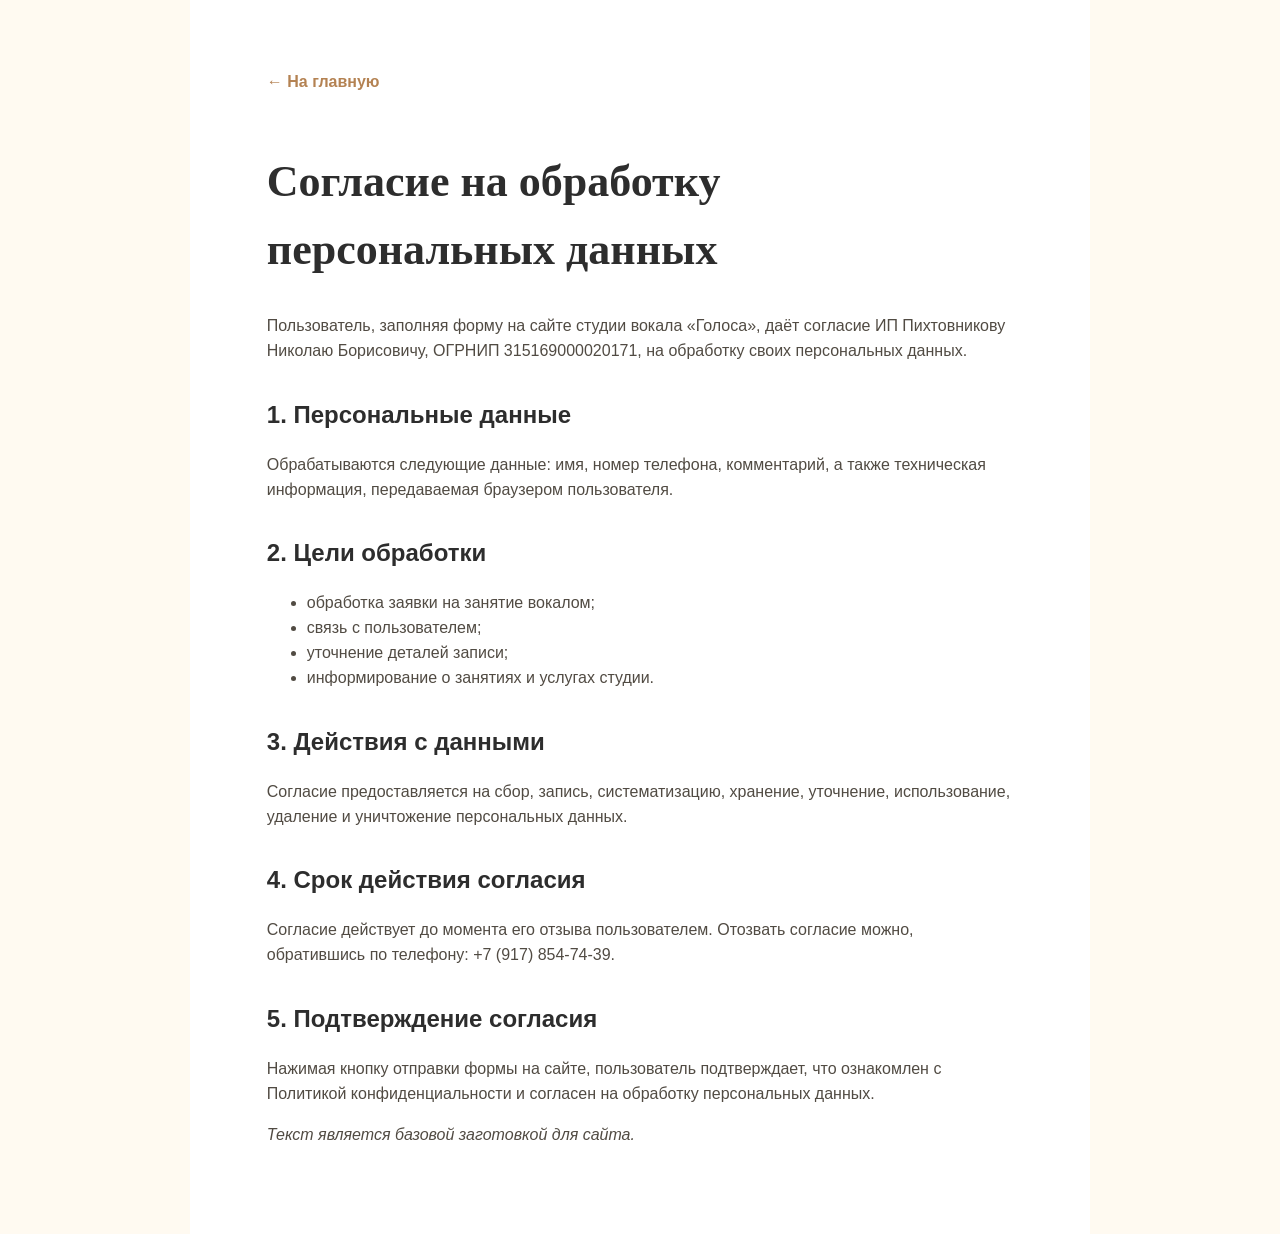
==== commit d28b870b: "Add files via upload" ====
--- a/personal-data-consent.html
+++ b/personal-data-consent.html
@@ -1 +1 @@
-<!doctype html><html lang="ru"><head><meta charset="utf-8"><meta name="viewport" content="width=device-width, initial-scale=1"><title>Согласие на обработку персональных данных — Голоса</title><link rel="stylesheet" href="style.css"></head><body><main class="legal-page"><a class="back-link" href="index.html">← На главную</a><h1>Согласие на обработку персональных данных</h1><p>Пользователь, заполняя форму на сайте студии вокала «Голоса», даёт согласие ИП Пихтовникову Николаю Борисовичу, ОГРНИП 315169000020171, на обработку своих персональных данных.</p><h2>1. Персональные данные</h2><p>Обрабатываются следующие данные: имя, номер телефона, комментарий, а также техническая информация, передаваемая браузером пользователя.</p><h2>2. Цели обработки</h2><ul><li>обработка заявки на занятие вокалом;</li><li>связь с пользователем;</li><li>уточнение деталей записи;</li><li>информирование о занятиях и услугах студии.</li></ul><h2>3. Действия с данными</h2><p>Согласие предоставляется на сбор, запись, систематизацию, хранение, уточнение, использование, удаление и уничтожение персональных данных.</p><h2>4. Срок действия согласия</h2><p>Согласие действует до момента его отзыва пользователем. Отозвать согласие можно, обратившись по телефону: +7 (917) 854-74-39.</p><h2>5. Подтверждение согласия</h2><p>Нажимая кнопку отправки формы на сайте, пользователь подтверждает, что ознакомлен с Политикой конфиденциальности и согласен на обработку персональных данных.</p><p><em>Текст является базовой заготовкой для сайта. Для полной юридической точности рекомендуется проверить документ у юриста.</em></p></main></body></html>
+<!doctype html><html lang="ru"><head><meta charset="utf-8"><meta name="viewport" content="width=device-width, initial-scale=1"><title>Согласие на обработку персональных данных — Голоса</title><link rel="stylesheet" href="style.css"></head><body><main class="legal-page"><a class="back-link" href="index.html">← На главную</a><h1>Согласие на обработку персональных данных</h1><p>Пользователь, заполняя форму на сайте студии вокала «Голоса», даёт согласие ИП Пихтовникову Николаю Борисовичу, ОГРНИП 315169000020171, на обработку своих персональных данных.</p><h2>1. Персональные данные</h2><p>Обрабатываются следующие данные: имя, номер телефона, комментарий, а также техническая информация, передаваемая браузером пользователя.</p><h2>2. Цели обработки</h2><ul><li>обработка заявки на занятие вокалом;</li><li>связь с пользователем;</li><li>уточнение деталей записи;</li><li>информирование о занятиях и услугах студии.</li></ul><h2>3. Действия с данными</h2><p>Согласие предоставляется на сбор, запись, систематизацию, хранение, уточнение, использование, удаление и уничтожение персональных данных.</p><h2>4. Срок действия согласия</h2><p>Согласие действует до момента его отзыва пользователем. Отозвать согласие можно, обратившись по телефону: +7 (917) 854-74-39.</p><h2>5. Подтверждение согласия</h2><p>Нажимая кнопку отправки формы на сайте, пользователь подтверждает, что ознакомлен с Политикой конфиденциальности и согласен на обработку персональных данных.</p><p><em>Текст является базовой заготовкой для сайта.</em></p></main></body></html>
--- a/style.css
+++ b/style.css
@@ -1107,3 +1107,69 @@
   .gallery-results{grid-template-columns:1fr!important;grid-auto-rows:auto!important;}
   .gallery-results img:nth-child(n){grid-column:auto!important;grid-row:auto!important;height:330px!important;}
 }
+
+
+/* FINAL FIX: results block ends as a clean 8-card grid; atmosphere carousel keeps old photos and adds new ones */
+.gallery-results{
+  display:grid!important;
+  grid-template-columns:repeat(4,1fr)!important;
+  grid-auto-rows:240px!important;
+  gap:16px!important;
+}
+.gallery-results img:nth-child(n){
+  grid-column:auto!important;
+  grid-row:auto!important;
+  width:100%!important;
+  height:100%!important;
+  object-fit:cover!important;
+  border-radius:22px!important;
+  background:transparent!important;
+  padding:0!important;
+}
+.gallery-results img:nth-child(1){object-position:center 34%!important;}
+.gallery-results img:nth-child(2){object-position:center 35%!important;}
+.gallery-results img:nth-child(3){object-position:center 31%!important;}
+.gallery-results img:nth-child(4){object-position:center 36%!important;}
+.gallery-results img:nth-child(5){object-position:center 29%!important;}
+.gallery-results img:nth-child(6){object-position:center 35%!important;}
+.gallery-results img:nth-child(7){object-position:center 34%!important;}
+.gallery-results img:nth-child(8){object-position:center 38%!important;}
+
+.carousel-track figure{
+  overflow:hidden!important;
+}
+.carousel-track img{
+  width:100%!important;
+  height:100%!important;
+  object-fit:cover!important;
+  object-position:center center!important;
+  background:transparent!important;
+  padding:0!important;
+}
+.carousel-track figure:nth-child(11) img{object-position:center 42%!important;}
+.carousel-track figure:nth-child(12) img{object-position:center 36%!important;}
+.carousel-track figure:nth-child(13) img{object-position:center 35%!important;}
+.carousel-track figure:nth-child(14) img{object-position:center 35%!important;}
+.carousel-track figure:nth-child(15) img{object-position:center 34%!important;}
+.carousel-track figure:nth-child(16) img{object-position:center 35%!important;}
+
+@media (max-width:1000px){
+  .gallery-results{grid-template-columns:repeat(2,1fr)!important;grid-auto-rows:230px!important;}
+}
+@media (max-width:640px){
+  .gallery-results{grid-template-columns:1fr!important;grid-auto-rows:auto!important;}
+  .gallery-results img:nth-child(n){height:330px!important;}
+}
+.map-image{
+    width:100%;
+    height:100%;
+    object-fit:cover;
+    border-radius:24px;
+    display:block;
+}
+
+.map-link{
+    display:block;
+    width:100%;
+    height:100%;
+}
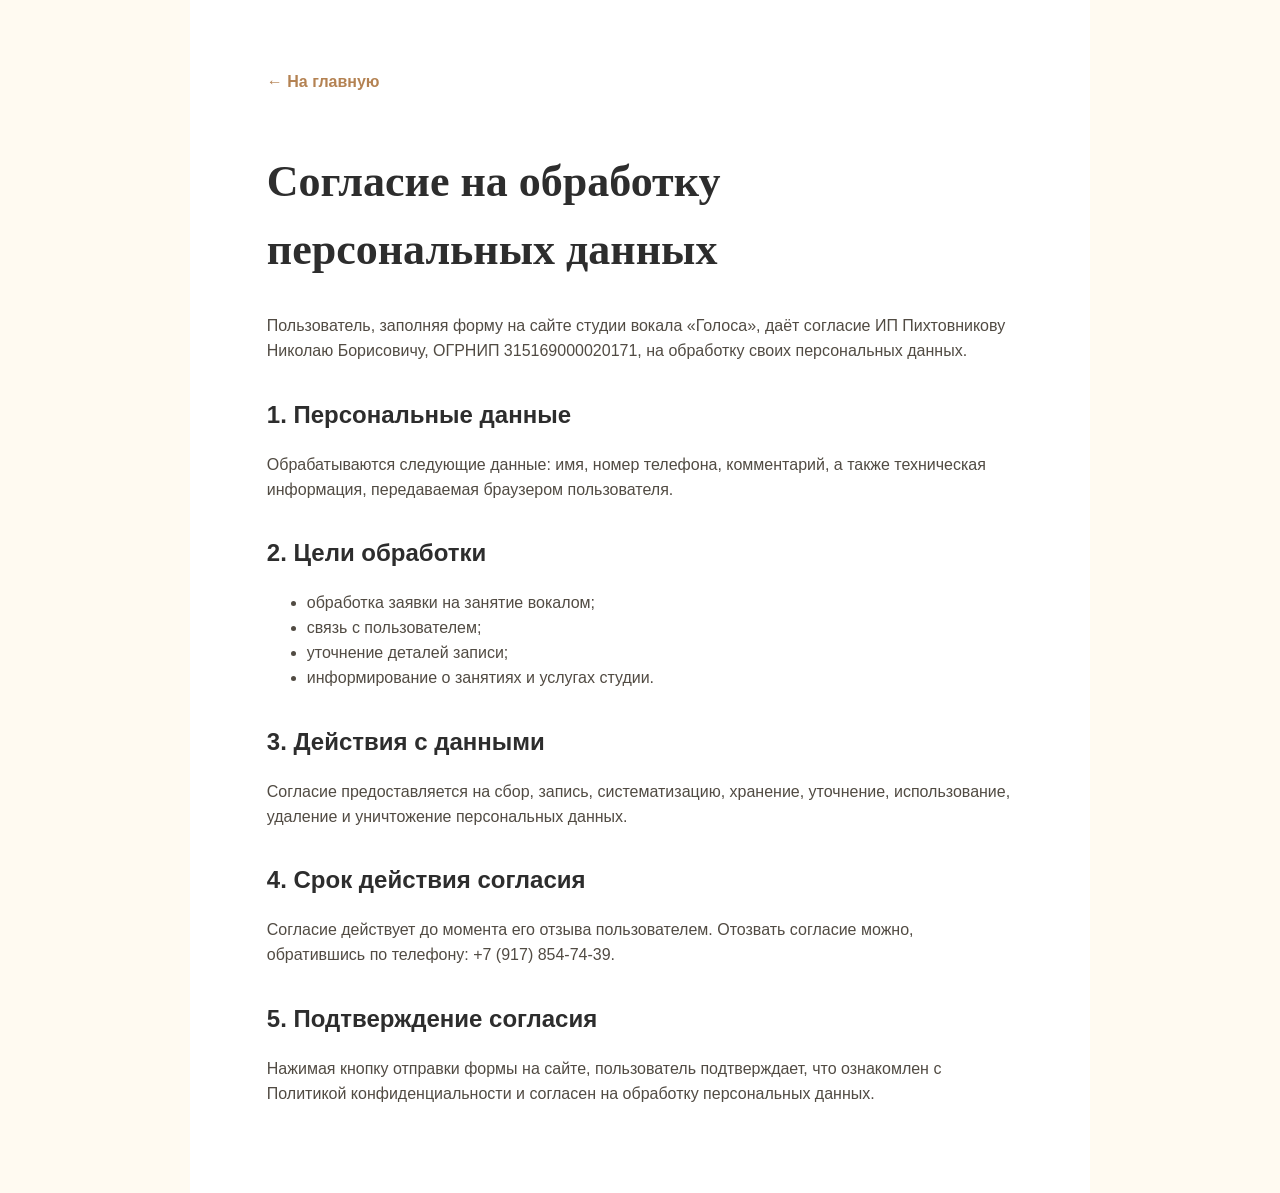
==== commit 235be6d1: "Add files via upload" ====
--- a/personal-data-consent.html
+++ b/personal-data-consent.html
@@ -1 +1 @@
-<!doctype html><html lang="ru"><head><meta charset="utf-8"><meta name="viewport" content="width=device-width, initial-scale=1"><title>Согласие на обработку персональных данных — Голоса</title><link rel="stylesheet" href="style.css"></head><body><main class="legal-page"><a class="back-link" href="index.html">← На главную</a><h1>Согласие на обработку персональных данных</h1><p>Пользователь, заполняя форму на сайте студии вокала «Голоса», даёт согласие ИП Пихтовникову Николаю Борисовичу, ОГРНИП 315169000020171, на обработку своих персональных данных.</p><h2>1. Персональные данные</h2><p>Обрабатываются следующие данные: имя, номер телефона, комментарий, а также техническая информация, передаваемая браузером пользователя.</p><h2>2. Цели обработки</h2><ul><li>обработка заявки на занятие вокалом;</li><li>связь с пользователем;</li><li>уточнение деталей записи;</li><li>информирование о занятиях и услугах студии.</li></ul><h2>3. Действия с данными</h2><p>Согласие предоставляется на сбор, запись, систематизацию, хранение, уточнение, использование, удаление и уничтожение персональных данных.</p><h2>4. Срок действия согласия</h2><p>Согласие действует до момента его отзыва пользователем. Отозвать согласие можно, обратившись по телефону: +7 (917) 854-74-39.</p><h2>5. Подтверждение согласия</h2><p>Нажимая кнопку отправки формы на сайте, пользователь подтверждает, что ознакомлен с Политикой конфиденциальности и согласен на обработку персональных данных.</p><p><em>Текст является базовой заготовкой для сайта.</em></p></main></body></html>
+<!doctype html><html lang="ru"><head><meta charset="utf-8"><meta name="viewport" content="width=device-width, initial-scale=1"><title>Согласие на обработку персональных данных — Голоса</title><link rel="stylesheet" href="style.css"></head><body><main class="legal-page"><a class="back-link" href="index.html">← На главную</a><h1>Согласие на обработку персональных данных</h1><p>Пользователь, заполняя форму на сайте студии вокала «Голоса», даёт согласие ИП Пихтовникову Николаю Борисовичу, ОГРНИП 315169000020171, на обработку своих персональных данных.</p><h2>1. Персональные данные</h2><p>Обрабатываются следующие данные: имя, номер телефона, комментарий, а также техническая информация, передаваемая браузером пользователя.</p><h2>2. Цели обработки</h2><ul><li>обработка заявки на занятие вокалом;</li><li>связь с пользователем;</li><li>уточнение деталей записи;</li><li>информирование о занятиях и услугах студии.</li></ul><h2>3. Действия с данными</h2><p>Согласие предоставляется на сбор, запись, систематизацию, хранение, уточнение, использование, удаление и уничтожение персональных данных.</p><h2>4. Срок действия согласия</h2><p>Согласие действует до момента его отзыва пользователем. Отозвать согласие можно, обратившись по телефону: +7 (917) 854-74-39.</p><h2>5. Подтверждение согласия</h2><p>Нажимая кнопку отправки формы на сайте, пользователь подтверждает, что ознакомлен с Политикой конфиденциальности и согласен на обработку персональных данных.</p><p><em>
